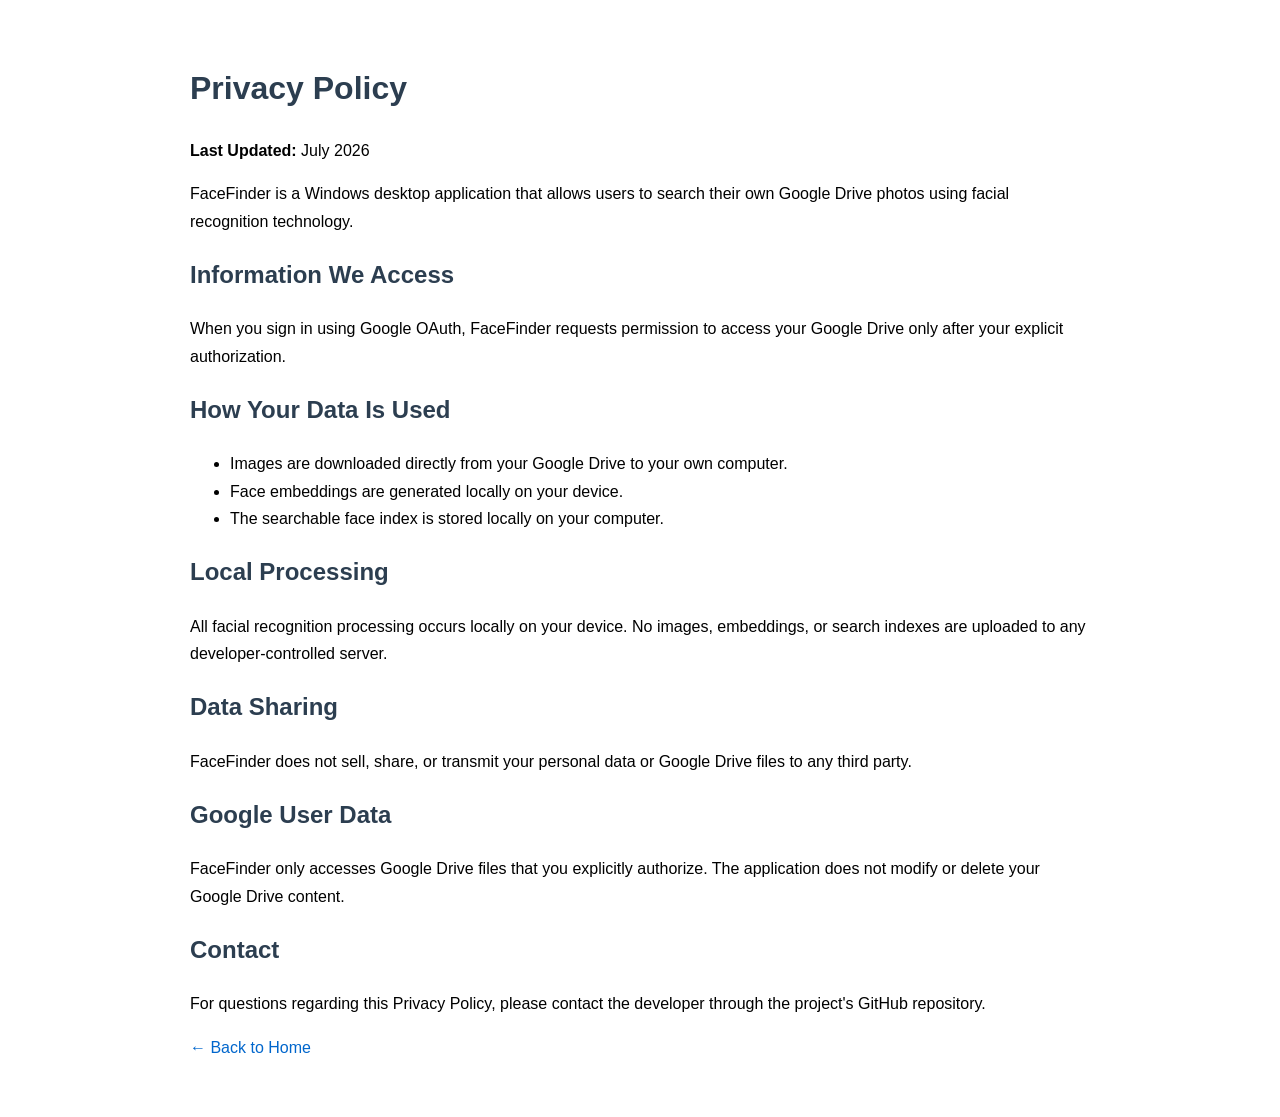
==== privacy.html @ 98ca99f1 "Create privacy.html" ====
<!DOCTYPE html>
<html lang="en">
<head>
<meta charset="UTF-8">
<title>Privacy Policy - FaceFinder</title>
<style>
body{
    font-family:Arial, sans-serif;
    max-width:900px;
    margin:auto;
    padding:40px;
    line-height:1.7;
}
h1,h2{color:#2c3e50;}
a{text-decoration:none;color:#0066cc;}
</style>
</head>

<body>

<h1>Privacy Policy</h1>

<p><strong>Last Updated:</strong> July 2026</p>

<p>
FaceFinder is a Windows desktop application that allows users to search their own Google Drive photos using facial recognition technology.
</p>

<h2>Information We Access</h2>

<p>
When you sign in using Google OAuth, FaceFinder requests permission to access your Google Drive only after your explicit authorization.
</p>

<h2>How Your Data Is Used</h2>

<ul>
<li>Images are downloaded directly from your Google Drive to your own computer.</li>
<li>Face embeddings are generated locally on your device.</li>
<li>The searchable face index is stored locally on your computer.</li>
</ul>

<h2>Local Processing</h2>

<p>
All facial recognition processing occurs locally on your device.
No images, embeddings, or search indexes are uploaded to any developer-controlled server.
</p>

<h2>Data Sharing</h2>

<p>
FaceFinder does not sell, share, or transmit your personal data or Google Drive files to any third party.
</p>

<h2>Google User Data</h2>

<p>
FaceFinder only accesses Google Drive files that you explicitly authorize.
The application does not modify or delete your Google Drive content.
</p>

<h2>Contact</h2>

<p>
For questions regarding this Privacy Policy, please contact the developer through the project's GitHub repository.
</p>

<p><a href="index.html">← Back to Home</a></p>

</body>
</html>
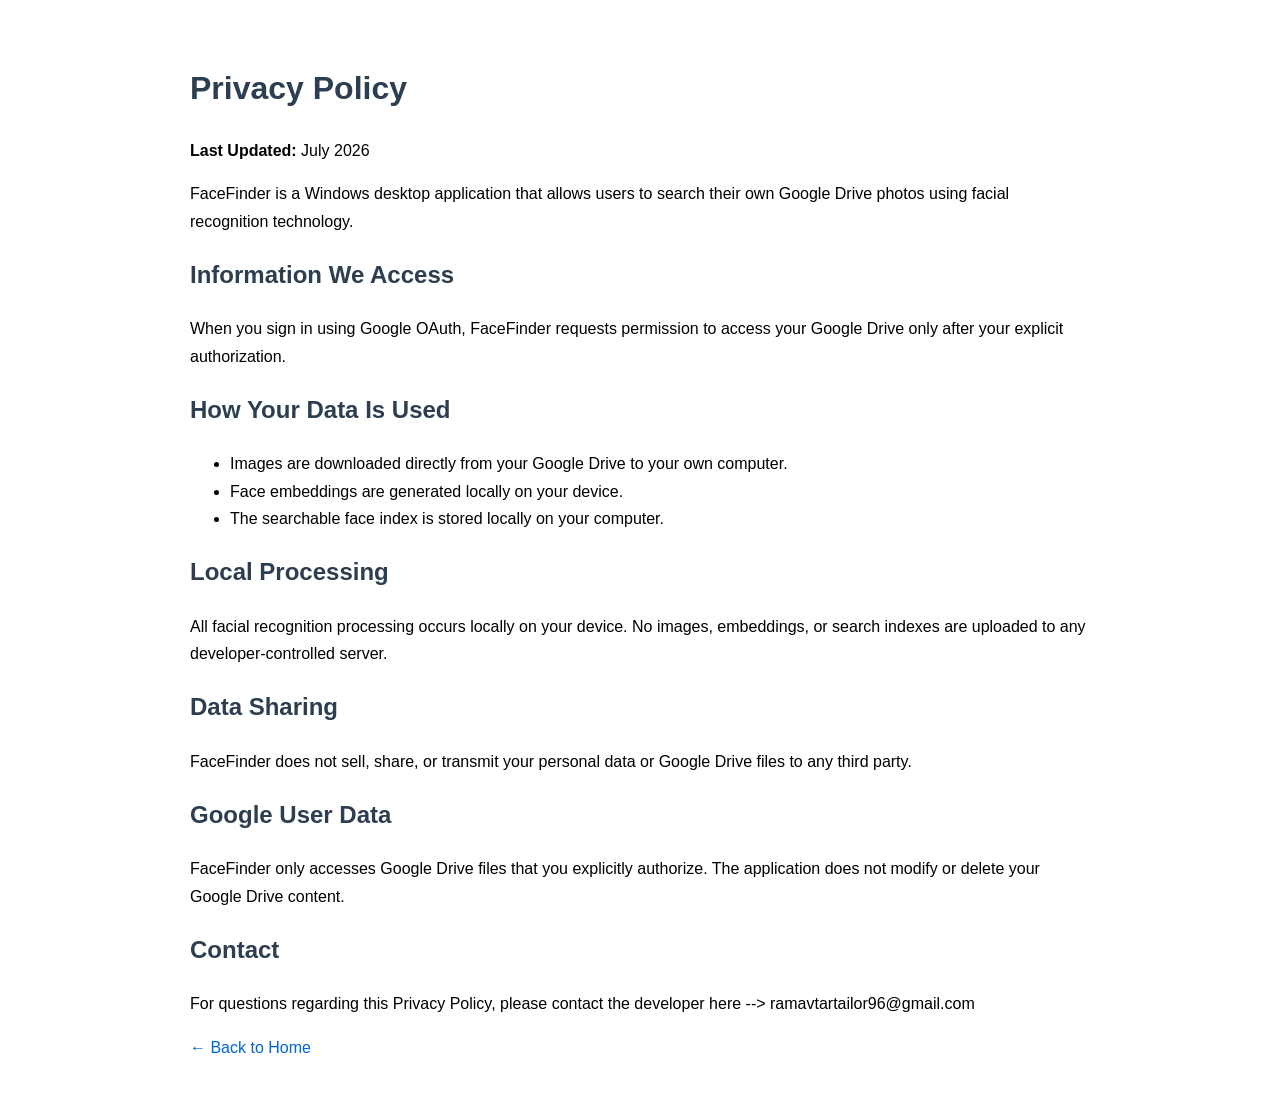
==== commit 704d6e97: "Update privacy.html" ====
--- a/privacy.html
+++ b/privacy.html
@@ -63,7 +63,7 @@
 <h2>Contact</h2>
 
 <p>
-For questions regarding this Privacy Policy, please contact the developer through the project's GitHub repository.
+For questions regarding this Privacy Policy, please contact the developer here --> ramavtartailor96@gmail.com
 </p>
 
 <p><a href="index.html">← Back to Home</a></p>
